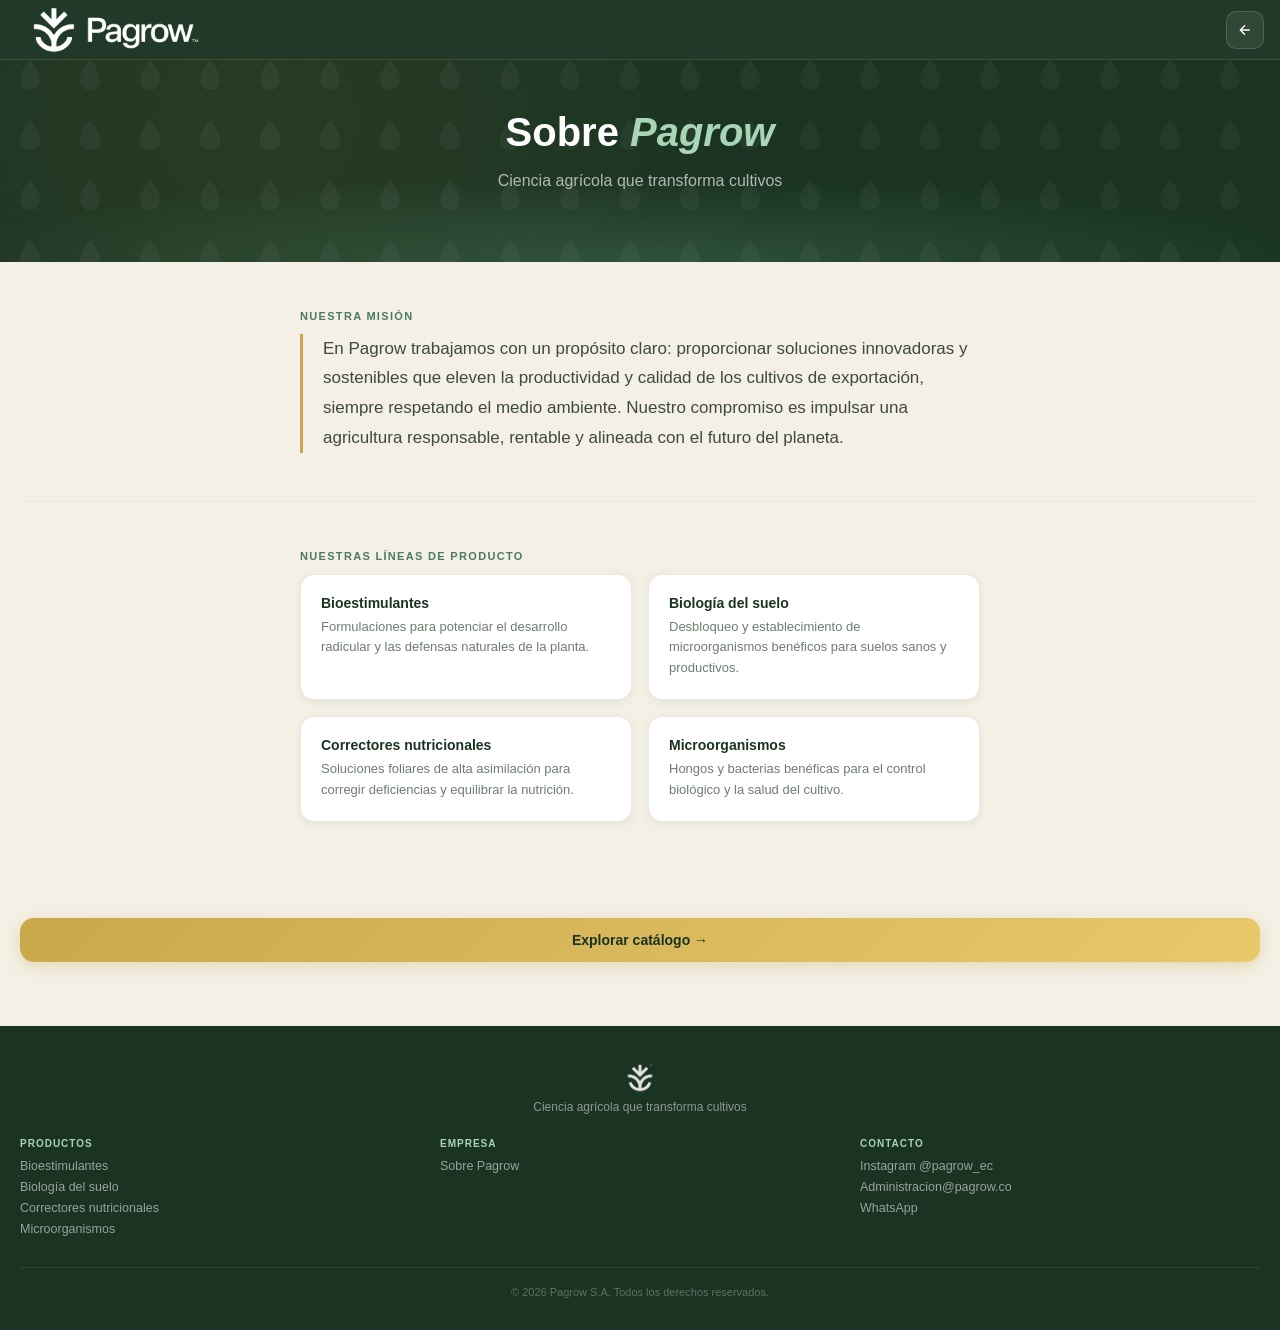
==== sobre-nosotros.html @ 401009b8 "feat: add sobre-nosotros.html about page" ====
<!doctype html>
<html lang="es">
    <head>
        <meta charset="UTF-8" />
        <meta name="viewport" content="width=device-width, initial-scale=1.0" />
        <title>Sobre Pagrow – Ciencia Agrícola para tus Cultivos</title>

        <!-- SEO -->
        <meta
            name="description"
            content="En Pagrow trabajamos con un propósito claro: proporcionar soluciones innovadoras y sostenibles que eleven la productividad y calidad de los cultivos de exportación."
        />
        <meta name="robots" content="index, follow" />
        <meta name="author" content="Pagrow S.A." />

        <!-- Open Graph -->
        <meta property="og:type" content="website" />
        <meta property="og:title" content="Sobre Pagrow – Ciencia Agrícola para tus Cultivos" />
        <meta
            property="og:description"
            content="Soluciones innovadoras y sostenibles para la agricultura de exportación en Ecuador."
        />
        <meta property="og:image" content="https://pagrow.es/assets/images/logos-pagrow/png/color/ISOTIPO_BLANCO.png" />
        <meta property="og:url" content="https://pagrow.es/sobre-nosotros.html" />
        <meta property="og:locale" content="es_EC" />

        <!-- Security Headers -->
        <meta
            http-equiv="Content-Security-Policy"
            content="default-src 'self'; script-src 'self'; style-src 'self'; img-src 'self' data: https:; font-src 'self'; connect-src 'self'; object-src 'none'; base-uri 'self'; form-action 'self'; frame-ancestors 'none';"
        />
        <meta http-equiv="X-Content-Type-Options" content="nosniff" />
        <meta http-equiv="Referrer-Policy" content="strict-origin-when-cross-origin" />
        <meta http-equiv="Permissions-Policy" content="geolocation=(), microphone=(), camera=()" />

        <!-- Canonical -->
        <link rel="canonical" href="https://pagrow.es/sobre-nosotros.html" />

        <!-- Favicon -->
        <link rel="icon" type="image/png" sizes="32x32" href="assets/images/favicon/favicon-32x32.png" />
        <link rel="apple-touch-icon" href="assets/images/favicon/favicon-32x32.webp" />

        <link rel="stylesheet" href="assets/css/styles.css" />
    </head>
    <body>
        <!-- ════════ HEADER ════════ -->
        <header class="header">
            <a href="index.html" class="logo">
                <img
                    src="assets/images/logos-pagrow/png/blanco-y-negro/HORIZONTAL_CLARO.png"
                    alt="Pagrow"
                    class="logo-img"
                />
            </a>
            <div class="header-actions">
                <a href="index.html" class="icon-btn" title="Volver al catálogo" aria-label="Volver al catálogo de productos" style="display:flex;align-items:center;text-decoration:none;">
                    <svg width="16" height="16" viewBox="0 0 24 24" fill="none" stroke="currentColor" stroke-width="2" aria-hidden="true" focusable="false">
                        <path d="M19 12H5M12 19l-7-7 7-7"/>
                    </svg>
                </a>
            </div>
        </header>

        <!-- ════════ HERO ════════ -->
        <section class="hero">
            <div class="hero-pattern"></div>
            <div class="hero-content">
                <h1>Sobre <em>Pagrow</em></h1>
                <p>Ciencia agrícola que transforma cultivos</p>
            </div>
        </section>

        <!-- ════════ MISIÓN ════════ -->
        <section class="about-section">
            <div class="about-section-label">Nuestra misión</div>
            <p class="about-mission-text">
                En Pagrow trabajamos con un propósito claro: proporcionar soluciones innovadoras y sostenibles
                que eleven la productividad y calidad de los cultivos de exportación, siempre respetando el
                medio ambiente. Nuestro compromiso es impulsar una agricultura responsable, rentable y alineada
                con el futuro del planeta.
            </p>
        </section>

        <hr class="about-divider" />

        <!-- ════════ LO QUE HACEMOS ════════ -->
        <section class="about-section">
            <div class="about-section-label">Nuestras líneas de producto</div>
            <div class="about-products-grid">
                <div class="about-product-card">
                    <div class="about-product-card-title">Bioestimulantes</div>
                    <div class="about-product-card-desc">
                        Formulaciones para potenciar el desarrollo radicular y las defensas naturales de la planta.
                    </div>
                </div>
                <div class="about-product-card">
                    <div class="about-product-card-title">Biología del suelo</div>
                    <div class="about-product-card-desc">
                        Desbloqueo y establecimiento de microorganismos benéficos para suelos sanos y productivos.
                    </div>
                </div>
                <div class="about-product-card">
                    <div class="about-product-card-title">Correctores nutricionales</div>
                    <div class="about-product-card-desc">
                        Soluciones foliares de alta asimilación para corregir deficiencias y equilibrar la nutrición.
                    </div>
                </div>
                <div class="about-product-card">
                    <div class="about-product-card-title">Microorganismos</div>
                    <div class="about-product-card-desc">
                        Hongos y bacterias benéficas para el control biológico y la salud del cultivo.
                    </div>
                </div>
            </div>
        </section>

        <!-- ════════ CTA ════════ -->
        <section class="about-cta">
            <a href="index.html" class="btn-download">Explorar catálogo →</a>
        </section>

        <!-- ════════ FOOTER ════════ -->
        <footer class="footer">
            <div class="footer-logo">
                <img
                    src="assets/images/logos-pagrow/png/color/ISOTIPO_BLANCO.png"
                    alt="Isotipo Pagrow"
                    class="footer-logo-img"
                />
            </div>
            <div class="footer-tagline">Ciencia agrícola que transforma cultivos</div>
            <div class="footer-grid">
                <div class="footer-col">
                    <div class="footer-col-title">Productos</div>
                    <a href="index.html#bioestimulantes">Bioestimulantes</a>
                    <a href="index.html#suelo">Biología del suelo</a>
                    <a href="index.html#correctores">Correctores nutricionales</a>
                    <a href="index.html#micro">Microorganismos</a>
                </div>
                <div class="footer-col">
                    <div class="footer-col-title">Empresa</div>
                    <a href="sobre-nosotros.html">Sobre Pagrow</a>
                </div>
                <div class="footer-col">
                    <div class="footer-col-title">Contacto</div>
                    <a href="https://www.instagram.com/pagrow_ec/" target="_blank" rel="noopener noreferrer">Instagram @pagrow_ec</a>
                    <a href="mailto:Administracion@pagrow.co">Administracion@pagrow.co</a>
                    <a href="https://wa.me/593999406826?text=Hola%2C%20me%20gustar%C3%ADa%20obtener%20m%C3%A1s%20informaci%C3%B3n%20sobre%20los%20productos%20Pagrow." target="_blank" rel="noopener noreferrer">WhatsApp</a>
                </div>
            </div>
            <div class="footer-bottom">
                <div class="footer-copy">© 2026 Pagrow S.A. Todos los derechos reservados.</div>
            </div>
        </footer>
    </body>
</html>
---- assets/css/styles.css ----
:root {
    --forest: #1a3322;
    --forest-mid: #2c5040;
    --sage: #4a7c5f;
    --moss: #6b9e7e;
    --mint: #a8d5b5;
    --cream: #f4f0e6;
    --parchment: #ede8da;
    --gold: #c8a84b;
    --gold-light: #e8c96a;
    --sand: #d4c8a8;
    --text-dark: #1a1a18;
    --text-mid: #3d4a3e;
    --text-light: #6e7d6f;
    --white: #ffffff;
    --shadow-sm: 0 2px 8px rgba(26, 51, 34, 0.08);
    --shadow-md: 0 6px 24px rgba(26, 51, 34, 0.12);
    --shadow-lg: 0 16px 48px rgba(26, 51, 34, 0.18);
    --radius-sm: 8px;
    --radius-md: 14px;
    --radius-lg: 20px;
    --radius-xl: 28px;
}

*,
*::before,
*::after {
    box-sizing: border-box;
    margin: 0;
    padding: 0;
}

html {
    scroll-behavior: smooth;
}

.sr-only {
    position: absolute;
    width: 1px;
    height: 1px;
    padding: 0;
    margin: -1px;
    overflow: hidden;
    clip: rect(0, 0, 0, 0);
    white-space: nowrap;
    border: 0;
}

body {
    font-family: Arial, sans-serif;
    background: var(--cream);
    color: var(--text-dark);
    min-height: 100vh;
    overflow-x: hidden;
}

/* ══════════════════ HEADER ══════════════════ */
.header {
    position: sticky;
    top: 0;
    z-index: 100;
    background: rgba(26, 51, 34, 0.97);
    backdrop-filter: blur(12px);
    border-bottom: 1px solid rgba(200, 168, 75, 0.2);
    padding: 0 16px;
    height: 60px;
    display: flex;
    align-items: center;
    justify-content: space-between;
}

.logo {
    display: flex;
    align-items: center;
    gap: 8px;
    text-decoration: none;
}
.logo-img {
    height: 200px;
    width: auto;
    display: block;
}
.footer-logo-img {
    height: 32px;
    width: auto;
    display: block;
    margin: 0 auto;
}

.header-actions {
    display: flex;
    gap: 6px;
    align-items: center;
}
.icon-btn {
    width: 38px;
    height: 38px;
    border: 1px solid rgba(255, 255, 255, 0.15);
    background: rgba(255, 255, 255, 0.07);
    border-radius: 10px;
    display: flex;
    align-items: center;
    justify-content: center;
    cursor: pointer;
    transition: all 0.2s;
    color: var(--white);
}
.icon-btn:hover {
    background: rgba(255, 255, 255, 0.15);
    border-color: var(--gold);
}

/* ══════════════════ SEARCH BAR ══════════════════ */
.search-wrap {
    background: var(--forest);
    padding: 10px 16px 12px;
    border-bottom: 1px solid rgba(200, 168, 75, 0.1);
    display: none;
}
.search-wrap.open {
    display: block;
}
.search-input-row {
    display: flex;
    gap: 8px;
    align-items: center;
    background: rgba(255, 255, 255, 0.1);
    border: 1px solid rgba(200, 168, 75, 0.25);
    border-radius: var(--radius-md);
    padding: 8px 14px;
}
.search-input-row input {
    flex: 1;
    background: none;
    border: none;
    outline: none;
    color: var(--white);
    font-family: Arial, sans-serif;
    font-size: 14px;
}
.search-input-row input::placeholder {
    color: rgba(255, 255, 255, 0.4);
}
.s-icon {
    color: rgba(255, 255, 255, 0.5);
    flex-shrink: 0;
}

/* ══════════════════ HERO ══════════════════ */
.hero {
    position: relative;
    overflow: hidden;
    background: var(--forest);
    padding: 48px 20px 44px;
    text-align: center;
}
.hero::before {
    content: "";
    position: absolute;
    inset: 0;
    background:
        radial-gradient(
            ellipse 80% 60% at 50% 100%,
            rgba(74, 124, 95, 0.4) 0%,
            transparent 70%
        ),
        radial-gradient(
            circle at 20% 30%,
            rgba(200, 168, 75, 0.08) 0%,
            transparent 50%
        );
}
.hero-pattern {
    position: absolute;
    inset: 0;
    opacity: 0.04;
    background-image: url("data:image/svg+xml,%3Csvg width='60' height='60' viewBox='0 0 60 60' xmlns='http://www.w3.org/2000/svg'%3E%3Cg fill='none' fill-rule='evenodd'%3E%3Cg fill='%23ffffff'%3E%3Cpath d='M30 0 C30 0 20 10 20 20 C20 30 30 30 30 30 C30 30 40 30 40 20 C40 10 30 0 30 0Z'/%3E%3C/g%3E%3C/g%3E%3C/svg%3E");
}
.hero-content {
    position: relative;
    z-index: 1;
}
.hero h1 {
    font-family: Arial, sans-serif;
    font-size: clamp(26px, 7vw, 40px);
    line-height: 1.2;
    color: var(--white);
    margin-bottom: 12px;
    max-width: 560px;
    margin-left: auto;
    margin-right: auto;
}
.hero h1 em {
    font-style: italic;
    color: var(--mint);
}
.hero p {
    font-size: 16px;
    line-height: 1.6;
    color: rgba(255, 255, 255, 0.65);
    max-width: 380px;
    margin: 0 auto 24px;
}

/* ══════════════════ CATALOG BODY ══════════════════ */
.catalog-body {
    padding: 0 16px 40px;
}

.results-bar {
    display: flex;
    align-items: center;
    justify-content: space-between;
    padding: 14px 0 10px;
}
.results-count {
    font-size: 13px;
    color: var(--text-light);
}
.results-count strong {
    color: var(--text-dark);
    font-weight: 600;
}
.sort-btn {
    display: flex;
    align-items: center;
    gap: 5px;
    font-size: 12px;
    font-weight: 500;
    color: var(--forest);
    background: rgba(26, 51, 34, 0.07);
    border: none;
    cursor: pointer;
    padding: 5px 10px;
    border-radius: var(--radius-sm);
}

/* ══════════════════ CATEGORY BANNER ══════════════════ */
.cat-banner {
    margin: 52px 0 18px;
    border-radius: var(--radius-lg);
    overflow: hidden;
    background: var(--forest);
    box-shadow: var(--shadow-md);
    animation: fadeInUp 0.35s ease both;
}

/* Inner content */
.cat-banner-inner {
    padding: 18px 20px 20px;
    position: relative;
    overflow: hidden;
}

/* Eyebrow — small label above the title */
.cat-eyebrow {
    font-size: 10px;
    font-weight: 700;
    text-transform: uppercase;
    letter-spacing: 1.8px;
    margin-bottom: 7px;
    color: var(--mint);
}

.cat-title {
    font-size: 21px;
    font-weight: 800;
    color: var(--white);
    line-height: 1.2;
    margin-bottom: 10px;
}

/* Separator line before description */
.cat-desc-wrap {
    border-top: 1px solid rgba(255, 255, 255, 0.12);
    padding-top: 12px;
}

.cat-desc {
    font-size: 13px;
    line-height: 1.75;
    color: rgba(255, 255, 255, 0.72);
}

/* ══════════════════ PRODUCT GRID ══════════════════ */
.product-grid {
    display: grid;
    grid-template-columns: 1fr 1fr;
    gap: 10px;
    padding-bottom: 12px;
    border-bottom: 1px solid rgba(26, 51, 34, 0.07);
}
@media (min-width: 480px) {
    .product-grid {
        grid-template-columns: repeat(2, 1fr);
        gap: 12px;
    }
}
@media (min-width: 700px) {
    .product-grid {
        grid-template-columns: repeat(3, 1fr);
        gap: 14px;
    }
    .catalog-body {
        padding: 0 24px 60px;
    }
}
@media (min-width: 1024px) {
    .product-grid {
        grid-template-columns: repeat(4, 1fr);
        gap: 16px;
    }
    .catalog-body {
        max-width: 1200px;
        margin: 0 auto;
        padding: 0 32px 80px;
    }
}

/* ══════════════════ PRODUCT BADGE ══════════════════ */
.product-badge {
    position: absolute;
    top: 10px;
    left: 10px;
    z-index: 2;
    background: var(--gold);
    color: var(--forest);
    font-size: 9.5px;
    font-weight: 800;
    text-transform: uppercase;
    letter-spacing: 0.8px;
    padding: 4px 9px;
    border-radius: 6px;
    box-shadow: 0 2px 8px rgba(200, 168, 75, 0.45);
    pointer-events: none;
    white-space: nowrap;
}

/* ══════════════════ PRODUCT CARD ══════════════════ */
.product-card {
    background: var(--white);
    border: 1px solid rgba(26, 51, 34, 0.07);
    border-radius: var(--radius-lg);
    overflow: hidden;
    cursor: pointer;
    transition: all 0.25s cubic-bezier(0.4, 0, 0.2, 1);
    display: flex;
    flex-direction: column;
    position: relative;
    box-shadow: var(--shadow-sm);
}
.product-card:hover {
    transform: translateY(-3px);
    box-shadow: var(--shadow-md);
    border-color: rgba(74, 124, 95, 0.25);
}
.product-card:active {
    transform: translateY(-1px);
}

.card-image {
    width: 100%;
    aspect-ratio: 4 / 3;
    overflow: hidden;
    background: var(--parchment);
    border-bottom: 1px solid rgba(26, 51, 34, 0.06);
}
.card-image img {
    width: 100%;
    height: 100%;
    object-fit: cover;
    display: block;
}

.card-top {
    padding: 10px 14px 6px;
    display: flex;
    align-items: center;
}
.cat-tag {
    font-size: 9.5px;
    letter-spacing: 0.6px;
    font-weight: 600;
    text-transform: uppercase;
    padding: 3px 7px;
    border-radius: 6px;
    white-space: nowrap;
}

/* category colors */
.cat-bio .cat-tag {
    background: #d4eddb;
    color: #2a6e42;
}
.cat-suelo .cat-tag {
    background: #edddd4;
    color: #6e4a2a;
}
.cat-correctores .cat-tag {
    background: #ede8d4;
    color: #6e5e2a;
}
.cat-micro .cat-tag {
    background: #e5d4ed;
    color: #5e2a6e;
}

.card-body {
    padding: 4px 14px 12px;
    flex: 1;
}
.product-name {
    font-family: Arial, sans-serif;
    font-size: 16px;
    font-weight: 700;
    color: var(--text-dark);
    margin-bottom: 5px;
    line-height: 1.2;
}
.product-desc {
    font-size: 11.5px;
    line-height: 1.5;
    color: var(--text-light);
    display: -webkit-box;
    -webkit-line-clamp: 3;
    -webkit-box-orient: vertical;
    overflow: hidden;
}

.card-footer {
    padding: 0 12px 12px;
}
.btn-ficha {
    width: 100%;
    padding: 8px 12px;
    background: var(--forest);
    color: var(--white);
    border: none;
    border-radius: var(--radius-sm);
    font-family: Arial, sans-serif;
    font-size: 11.5px;
    font-weight: 600;
    letter-spacing: 0.3px;
    cursor: pointer;
    display: flex;
    align-items: center;
    justify-content: center;
    gap: 5px;
    transition: all 0.2s;
}
.btn-ficha:hover {
    background: var(--forest-mid);
}
.btn-ficha .arrow {
    font-size: 12px;
    transition: transform 0.2s;
}
.product-card:hover .btn-ficha .arrow {
    transform: translateX(2px);
}

/* ══════════════════ MODAL ══════════════════ */
.modal-overlay {
    position: fixed;
    inset: 0;
    z-index: 1000;
    background: rgba(10, 20, 14, 0.75);
    backdrop-filter: blur(6px);
    display: flex;
    align-items: flex-end;
    opacity: 0;
    pointer-events: none;
    transition: opacity 0.3s;
}
.modal-overlay.open {
    opacity: 1;
    pointer-events: auto;
}
@media (min-width: 600px) {
    .modal-overlay {
        align-items: center;
        justify-content: center;
        padding: 20px;
    }
}

.modal-sheet {
    width: 100%;
    max-width: 560px;
    background: var(--white);
    border-radius: var(--radius-xl) var(--radius-xl) 0 0;
    max-height: 92vh;
    overflow-y: auto;
    transform: translateY(100%);
    transition: transform 0.35s cubic-bezier(0.4, 0, 0.2, 1);
    scrollbar-width: thin;
    scrollbar-color: var(--sand) transparent;
}
@media (min-width: 600px) {
    .modal-sheet {
        border-radius: var(--radius-xl);
        max-height: 85vh;
    }
}
.modal-overlay.open .modal-sheet {
    transform: translateY(0);
}

.modal-handle {
    width: 36px;
    height: 4px;
    background: var(--sand);
    border-radius: 2px;
    margin: 12px auto 0;
}
@media (min-width: 600px) {
    .modal-handle {
        display: none;
    }
}

.modal-header {
    position: sticky;
    top: 0;
    z-index: 10;
    background: transparent;
    padding: 10px 12px;
    display: flex;
    align-items: center;
    justify-content: flex-end;
    pointer-events: none; /* let clicks pass through transparent area */
}
.modal-product-icon {
    width: 50px;
    height: 50px;
    border-radius: var(--radius-md);
    flex-shrink: 0;
    object-fit: cover;
}
.modal-title-block {
    flex: 1;
    min-width: 0;
}
.modal-product-name {
    font-family: Arial, sans-serif;
    font-size: 20px;
    font-weight: 700;
    color: var(--text-dark);
    line-height: 1.2;
}
.modal-cat-label {
    font-size: 11px;
    color: var(--text-light);
    margin-top: 2px;
}
.modal-close {
    width: 36px;
    height: 36px;
    flex-shrink: 0;
    background: rgba(255, 255, 255, 0.92);
    backdrop-filter: blur(6px);
    -webkit-backdrop-filter: blur(6px);
    border: none;
    border-radius: 10px;
    cursor: pointer;
    display: flex;
    align-items: center;
    justify-content: center;
    font-size: 18px;
    color: var(--text-mid);
    transition: all 0.2s;
    pointer-events: auto; /* restore clicks — parent header is pointer-events: none */
    box-shadow: 0 2px 8px rgba(0, 0, 0, 0.15);
}
.modal-close:hover {
    background: var(--sand);
    color: var(--forest);
}

.modal-body {
    padding: 20px 16px 24px;
}

.modal-desc {
    font-size: 14px;
    line-height: 1.7;
    color: var(--text-mid);
    margin-bottom: 20px;
}

.info-grid {
    display: grid;
    grid-template-columns: 1fr 1fr;
    gap: 10px;
    margin-bottom: 20px;
}
.info-card {
    background: var(--cream);
    border: 1px solid rgba(26, 51, 34, 0.07);
    border-radius: var(--radius-md);
    padding: 12px;
}
.info-card-label {
    font-size: 10px;
    font-weight: 600;
    text-transform: uppercase;
    letter-spacing: 0.8px;
    color: var(--text-light);
    margin-bottom: 4px;
}
.info-card-value {
    font-size: 13px;
    font-weight: 600;
    color: var(--forest);
}

.benefits-title {
    font-size: 13px;
    font-weight: 600;
    color: var(--text-dark);
    text-transform: uppercase;
    letter-spacing: 0.6px;
    margin-bottom: 10px;
}
.benefits-list {
    list-style: none;
    display: flex;
    flex-direction: column;
    gap: 6px;
    margin-bottom: 20px;
}
.benefit-item {
    display: flex;
    align-items: flex-start;
    gap: 8px;
    font-size: 13px;
    line-height: 1.5;
    color: var(--text-mid);
}
.benefit-dot {
    width: 18px;
    height: 18px;
    flex-shrink: 0;
    margin-top: 1px;
    background: rgba(74, 124, 95, 0.12);
    border-radius: 50%;
    display: flex;
    align-items: center;
    justify-content: center;
    font-size: 10px;
    color: var(--sage);
}

.composition-box {
    background: linear-gradient(135deg, var(--forest), var(--forest-mid));
    border-radius: var(--radius-md);
    padding: 14px 16px;
    margin-bottom: 20px;
}
.composition-title {
    font-size: 11px;
    font-weight: 600;
    text-transform: uppercase;
    letter-spacing: 0.8px;
    color: var(--mint);
    margin-bottom: 8px;
}
.composition-text {
    font-size: 13px;
    color: rgba(255, 255, 255, 0.8);
    line-height: 1.6;
}

.modal-actions {
    display: flex;
    flex-direction: column;
    gap: 8px;
}
.btn-download {
    display: flex;
    align-items: center;
    justify-content: center;
    gap: 8px;
    width: 100%;
    padding: 14px;
    background: linear-gradient(135deg, var(--gold), var(--gold-light));
    color: var(--forest);
    font-family: Arial, sans-serif;
    font-size: 14px;
    font-weight: 700;
    border: none;
    border-radius: var(--radius-md);
    cursor: pointer;
    text-decoration: none;
    transition: all 0.2s;
    box-shadow: 0 4px 16px rgba(200, 168, 75, 0.35);
}
.btn-download:hover {
    transform: translateY(-1px);
    box-shadow: 0 6px 20px rgba(200, 168, 75, 0.45);
}
.btn-contact {
    display: flex;
    align-items: center;
    justify-content: center;
    gap: 8px;
    width: 100%;
    padding: 12px;
    background: rgba(26, 51, 34, 0.06);
    color: var(--forest);
    font-family: Arial, sans-serif;
    font-size: 13px;
    font-weight: 600;
    border: 1.5px solid rgba(26, 51, 34, 0.15);
    border-radius: var(--radius-md);
    cursor: pointer;
    text-decoration: none;
    transition: all 0.2s;
}
.btn-contact:hover {
    background: rgba(26, 51, 34, 0.1);
}

/* ══════════════════ EMPTY STATE ══════════════════ */
.empty-state {
    text-align: center;
    padding: 60px 20px;
    display: none;
}
.empty-state.visible {
    display: block;
}
.empty-title {
    font-family: Arial, sans-serif;
    font-size: 20px;
    color: var(--text-dark);
    margin-bottom: 6px;
}
.empty-sub {
    font-size: 13px;
    color: var(--text-light);
}

/* ══════════════════ FOOTER ══════════════════ */
.footer {
    background: var(--forest);
    padding: 36px 20px 32px;
    text-align: center;
}
.footer-logo {
    margin-bottom: 6px;
    display: flex;
    justify-content: center;
}
.footer-tagline {
    font-size: 12px;
    color: rgba(255, 255, 255, 0.5);
    margin-bottom: 24px;
}
.footer-grid {
    display: grid;
    grid-template-columns: 1fr 1fr;
    gap: 20px;
    text-align: left;
    margin-bottom: 24px;
}
@media (min-width: 600px) {
    .footer-grid {
        grid-template-columns: repeat(3, 1fr);
    }
}
.footer-col-title {
    font-size: 10px;
    font-weight: 700;
    text-transform: uppercase;
    letter-spacing: 1px;
    color: var(--mint);
    margin-bottom: 10px;
}
.footer-col a {
    display: block;
    font-size: 12.5px;
    color: rgba(255, 255, 255, 0.55);
    text-decoration: none;
    margin-bottom: 7px;
    transition: color 0.15s;
}
.footer-col a:hover {
    color: var(--white);
}
.footer-bottom {
    border-top: 1px solid rgba(255, 255, 255, 0.08);
    padding-top: 18px;
    display: flex;
    flex-direction: column;
    align-items: center;
    gap: 8px;
}
.footer-copy {
    font-size: 11px;
    color: rgba(255, 255, 255, 0.3);
}

/* ══════════════════ ANIMATIONS ══════════════════ */
@keyframes fadeInUp {
    from {
        opacity: 0;
        transform: translateY(16px);
    }
    to {
        opacity: 1;
        transform: translateY(0);
    }
}
.product-card {
    animation: fadeInUp 0.4s ease both;
}

/* ══════════════════ CARD: OVERLAY TAG + FOOTER ══════════════════ */
.card-image {
    position: relative;
}

.card-tag-overlay {
    position: absolute;
    bottom: 8px;
    left: 10px;
    z-index: 1;
}
.card-tag-overlay .cat-tag {
    background: rgba(26, 51, 34, 0.8);
    color: rgba(255, 255, 255, 0.95);
    backdrop-filter: blur(4px);
    -webkit-backdrop-filter: blur(4px);
}
.card-body {
    padding: 12px 14px 10px;
}
.card-footer {
    padding: 0 12px 12px;
    display: flex;
    align-items: center;
    gap: 8px;
}
.btn-ficha {
    flex: 1;
    width: auto;
}

/* ══════════════════ MODAL: BANNER SPLIT + TAGLINE + CHIPS ══════════════════ */
.modal-body {
    padding: 35px 0 30px;
}

.modal-banner {
    position: relative;
    height: 160px;
    display: flex;
    overflow: visible;
    margin-bottom: 80px; /* mirrors top padding for symmetric bottom overflow */
}
.modal-banner-product {
    width: 42%;
    background: #005b35;
    flex-shrink: 0;
    position: relative; /* anchor for absolute product img */
    overflow: visible;
}
.modal-banner-product-img {
    /* Absolutely centered on the banner — overflows equally above and below */
    position: absolute;
    top: 50%;
    left: 50%;
    transform: translate(-50%, -50%);
    height: 320px;
    width: auto;
    z-index: 5;
    filter: drop-shadow(0 16px 32px rgba(0, 0, 0, 0.55))
        drop-shadow(0 2px 8px rgba(0, 0, 0, 0.3));
}
.modal-banner-deco {
    flex: 1;
    overflow: hidden;
    position: relative;
}
/* top gradient scrim for text readability */
.modal-banner-deco::before {
    content: "";
    position: absolute;
    inset: 0;
    background: linear-gradient(
        to bottom,
        rgba(0, 20, 10, 0.58) 0%,
        transparent 70%
    );
    z-index: 2;
    pointer-events: none;
}
.modal-banner-deco-img {
    width: 100%;
    height: 100%;
    object-fit: cover;
    object-position: center;
    display: block;
}
.modal-banner-title {
    position: absolute;
    top: 12px;
    left: 14px;
    right: 10px;
    z-index: 3;
}
.modal-banner-name {
    font-size: 22px;
    font-weight: 800;
    color: #ffffff;
    line-height: 1.1;
    letter-spacing: -0.2px;
    text-shadow: 0 2px 10px rgba(0, 0, 0, 0.55);
}
.modal-banner-cat {
    font-size: 10.5px;
    font-weight: 700;
    color: #ffcd00;
    text-transform: uppercase;
    letter-spacing: 0.9px;
    margin-top: 5px;
    text-shadow: 0 1px 6px rgba(0, 0, 0, 0.55);
}
.modal-tagline {
    font-size: 13.5px;
    line-height: 1.65;
    color: var(--text-mid);
    padding: 14px 16px;
    margin: 16px 16px 0;
    background: rgba(200, 168, 75, 0.07);
    border-left: 3px solid var(--gold);
    border-radius: 0 var(--radius-sm) var(--radius-sm) 0;
}
.modal-chips-row {
    display: flex;
    gap: 6px;
    flex-wrap: wrap;
    padding: 12px 16px 0;
}
.mchip {
    font-size: 9.5px;
    font-weight: 700;
    text-transform: uppercase;
    letter-spacing: 0.7px;
    padding: 4px 10px;
    border-radius: 20px;
    line-height: 1.4;
}
.cat-bio-mchip {
    background: #d4eddb;
    color: #1d5732;
}
.cat-suelo-mchip {
    background: #edddd4;
    color: #6e3a1a;
}
.cat-correctores-mchip {
    background: #ede8d4;
    color: #5e4e1a;
}
.cat-micro-mchip {
    background: #e5d4ed;
    color: #4e1a6e;
}

/* ══════════════════ MODAL: BENEFITS GRID ══════════════════ */
.modal-section-label {
    font-size: 10px;
    font-weight: 700;
    text-transform: uppercase;
    letter-spacing: 1px;
    color: var(--text-light);
    padding: 18px 16px 10px;
}
.modal-benefits-grid {
    display: grid;
    grid-template-columns: 1fr 1fr;
    gap: 8px;
    padding: 0 16px;
}
@media (max-width: 340px) {
    .modal-benefits-grid {
        grid-template-columns: 1fr;
    }
}
.mbenefit-card {
    display: flex;
    align-items: flex-start;
    gap: 8px;
    padding: 10px 12px;
    background: var(--cream);
    border: 1px solid rgba(26, 51, 34, 0.08);
    border-radius: var(--radius-sm);
    font-size: 12px;
    line-height: 1.45;
    color: var(--text-mid);
}
.mbenefit-icon {
    flex-shrink: 0;
    width: 16px;
    height: 16px;
    background: linear-gradient(135deg, var(--sage), var(--moss));
    border-radius: 50%;
    display: flex;
    align-items: center;
    justify-content: center;
    font-size: 8px;
    color: #fff;
    margin-top: 1px;
    font-weight: 700;
}

/* ══════════════════ ACCORDION ══════════════════ */
.modal-accordions {
    margin: 18px 16px 0;
    border: 1px solid rgba(26, 51, 34, 0.1);
    border-radius: var(--radius-md);
    overflow: hidden;
}
.modal-accordion {
    border-bottom: 1px solid rgba(26, 51, 34, 0.08);
}
.modal-accordion:last-child {
    border-bottom: none;
}

.accordion-trigger {
    width: 100%;
    display: flex;
    align-items: center;
    justify-content: space-between;
    padding: 13px 16px;
    background: none;
    border: none;
    cursor: pointer;
    text-align: left;
    color: inherit;
    transition: background 0.15s;
}
.accordion-trigger:hover {
    background: var(--cream);
}
.acc-title {
    font-size: 13px;
    font-weight: 600;
    color: var(--text-dark);
}
.accordion-chevron {
    font-size: 18px;
    color: var(--text-light);
    transition: transform 0.25s ease;
    line-height: 1;
    flex-shrink: 0;
    user-select: none;
}
.modal-accordion.open .accordion-chevron {
    transform: rotate(90deg);
}

/* CSS grid-template-rows trick: smooth height without fixed max-height */
.accordion-body {
    display: grid;
    grid-template-rows: 0fr;
    transition: grid-template-rows 0.28s ease;
}
.modal-accordion.open .accordion-body {
    grid-template-rows: 1fr;
}
.accordion-inner {
    overflow: hidden;
    padding: 0 16px;
    transition: padding 0.28s ease;
}
.modal-accordion.open .accordion-inner {
    padding: 4px 16px 14px;
}
.accordion-inner p {
    font-size: 13px;
    line-height: 1.7;
    color: var(--text-mid);
    margin: 0;
}

.comp-list {
    list-style: none;
    display: flex;
    flex-direction: column;
    gap: 5px;
    margin: 0;
    padding: 0;
}
.comp-list li {
    font-size: 12.5px;
    color: var(--text-mid);
    line-height: 1.5;
    padding-left: 14px;
    position: relative;
}
.comp-list li::before {
    content: "·";
    position: absolute;
    left: 2px;
    color: var(--sage);
    font-size: 18px;
    line-height: 1;
    top: -1px;
}

.modal-actions {
    margin: 20px 16px 0;
}

/* ══════════════════ ABOUT PAGE ══════════════════ */
.about-section {
    padding: 48px 20px;
    max-width: 720px;
    margin: 0 auto;
}

.about-section-label {
    font-size: 11px;
    font-weight: 700;
    letter-spacing: 0.12em;
    text-transform: uppercase;
    color: var(--sage);
    margin-bottom: 12px;
}

.about-mission-text {
    font-size: 17px;
    line-height: 1.75;
    color: var(--text-mid);
    border-left: 3px solid var(--gold);
    padding-left: 20px;
    margin-top: 0;
}

.about-products-grid {
    display: grid;
    grid-template-columns: 1fr 1fr;
    gap: 16px;
    margin-top: 8px;
}

@media (max-width: 480px) {
    .about-products-grid {
        grid-template-columns: 1fr;
    }
}

.about-product-card {
    background: var(--white);
    border: 1px solid var(--parchment);
    border-radius: var(--radius-md);
    padding: 20px;
    box-shadow: var(--shadow-sm);
}

.about-product-card-title {
    font-size: 14px;
    font-weight: 700;
    color: var(--forest);
    margin-bottom: 6px;
}

.about-product-card-desc {
    font-size: 13px;
    line-height: 1.6;
    color: var(--text-light);
}

.about-divider {
    border: none;
    border-top: 1px solid var(--parchment);
    margin: 0 20px;
}

.about-cta {
    padding: 48px 20px 64px;
    text-align: center;
}

.about-cta .btn-download {
    display: inline-flex;
    text-decoration: none;
}
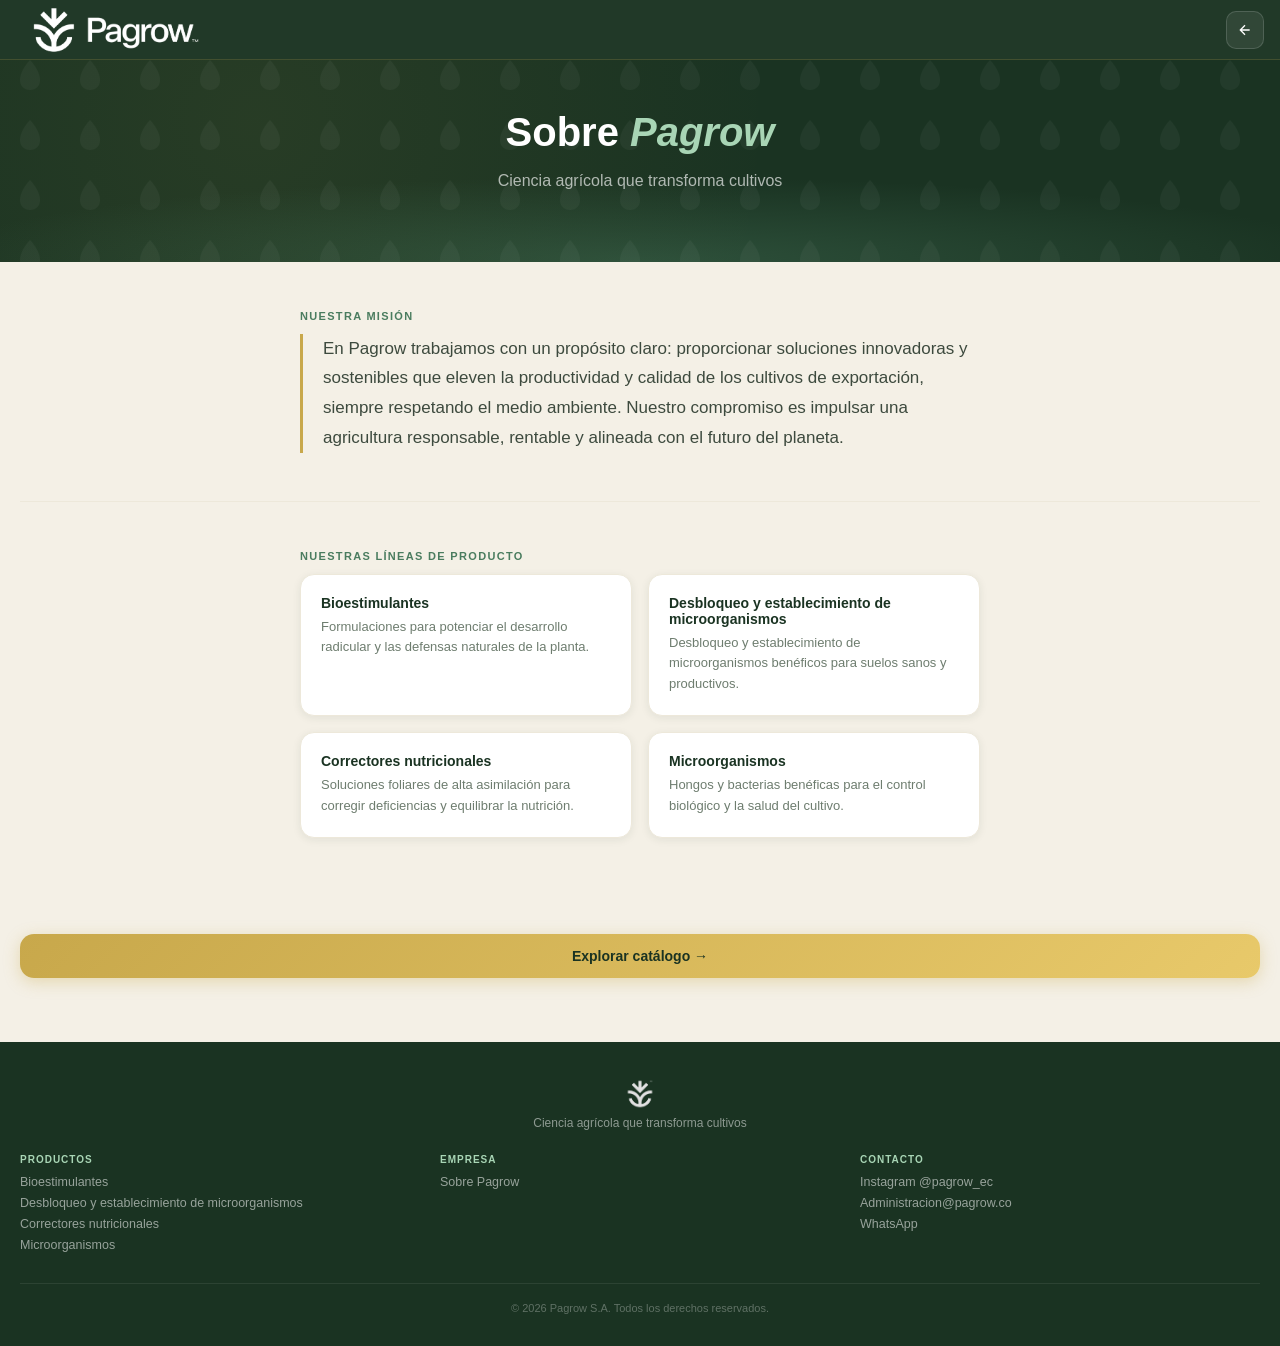
==== commit bb0d866b: "renombrado categorias." ====
--- a/sobre-nosotros.html
+++ b/sobre-nosotros.html
@@ -15,13 +15,22 @@
 
         <!-- Open Graph -->
         <meta property="og:type" content="website" />
-        <meta property="og:title" content="Sobre Pagrow – Ciencia Agrícola para tus Cultivos" />
+        <meta
+            property="og:title"
+            content="Sobre Pagrow – Ciencia Agrícola para tus Cultivos"
+        />
         <meta
             property="og:description"
             content="Soluciones innovadoras y sostenibles para la agricultura de exportación en Ecuador."
         />
-        <meta property="og:image" content="https://pagrow.es/assets/images/logos-pagrow/png/color/ISOTIPO_BLANCO.png" />
-        <meta property="og:url" content="https://pagrow.es/sobre-nosotros.html" />
+        <meta
+            property="og:image"
+            content="https://pagrow.es/assets/images/logos-pagrow/png/color/ISOTIPO_BLANCO.png"
+        />
+        <meta
+            property="og:url"
+            content="https://pagrow.es/sobre-nosotros.html"
+        />
         <meta property="og:locale" content="es_EC" />
 
         <!-- Security Headers -->
@@ -30,15 +39,29 @@
             content="default-src 'self'; script-src 'self'; style-src 'self'; img-src 'self' data: https:; font-src 'self'; connect-src 'self'; object-src 'none'; base-uri 'self'; form-action 'self'; frame-ancestors 'none';"
         />
         <meta http-equiv="X-Content-Type-Options" content="nosniff" />
-        <meta http-equiv="Referrer-Policy" content="strict-origin-when-cross-origin" />
-        <meta http-equiv="Permissions-Policy" content="geolocation=(), microphone=(), camera=()" />
+        <meta
+            http-equiv="Referrer-Policy"
+            content="strict-origin-when-cross-origin"
+        />
+        <meta
+            http-equiv="Permissions-Policy"
+            content="geolocation=(), microphone=(), camera=()"
+        />
 
         <!-- Canonical -->
         <link rel="canonical" href="https://pagrow.es/sobre-nosotros.html" />
 
         <!-- Favicon -->
-        <link rel="icon" type="image/png" sizes="32x32" href="assets/images/favicon/favicon-32x32.png" />
-        <link rel="apple-touch-icon" href="assets/images/favicon/favicon-32x32.webp" />
+        <link
+            rel="icon"
+            type="image/png"
+            sizes="32x32"
+            href="assets/images/favicon/favicon-32x32.png"
+        />
+        <link
+            rel="apple-touch-icon"
+            href="assets/images/favicon/favicon-32x32.webp"
+        />
 
         <link rel="stylesheet" href="assets/css/styles.css" />
     </head>
@@ -53,9 +76,23 @@
                 />
             </a>
             <div class="header-actions">
-                <a href="index.html" class="icon-btn" title="Volver al catálogo" aria-label="Volver al catálogo de productos" style="display:flex;align-items:center;text-decoration:none;">
-                    <svg width="16" height="16" viewBox="0 0 24 24" fill="none" stroke="currentColor" stroke-width="2" aria-hidden="true" focusable="false">
-                        <path d="M19 12H5M12 19l-7-7 7-7"/>
+                <a
+                    href="index.html"
+                    class="icon-btn"
+                    title="Volver al catálogo"
+                    aria-label="Volver al catálogo de productos"
+                >
+                    <svg
+                        width="16"
+                        height="16"
+                        viewBox="0 0 24 24"
+                        fill="none"
+                        stroke="currentColor"
+                        stroke-width="2"
+                        aria-hidden="true"
+                        focusable="false"
+                    >
+                        <path d="M19 12H5M12 19l-7-7 7-7" />
                     </svg>
                 </a>
             </div>
@@ -74,10 +111,11 @@
         <section class="about-section">
             <div class="about-section-label">Nuestra misión</div>
             <p class="about-mission-text">
-                En Pagrow trabajamos con un propósito claro: proporcionar soluciones innovadoras y sostenibles
-                que eleven la productividad y calidad de los cultivos de exportación, siempre respetando el
-                medio ambiente. Nuestro compromiso es impulsar una agricultura responsable, rentable y alineada
-                con el futuro del planeta.
+                En Pagrow trabajamos con un propósito claro: proporcionar
+                soluciones innovadoras y sostenibles que eleven la productividad
+                y calidad de los cultivos de exportación, siempre respetando el
+                medio ambiente. Nuestro compromiso es impulsar una agricultura
+                responsable, rentable y alineada con el futuro del planeta.
             </p>
         </section>
 
@@ -88,28 +126,36 @@
             <div class="about-section-label">Nuestras líneas de producto</div>
             <div class="about-products-grid">
                 <div class="about-product-card">
-                    <div class="about-product-card-title">Bioestimulantes</div>
-                    <div class="about-product-card-desc">
-                        Formulaciones para potenciar el desarrollo radicular y las defensas naturales de la planta.
-                    </div>
-                </div>
-                <div class="about-product-card">
-                    <div class="about-product-card-title">Biología del suelo</div>
-                    <div class="about-product-card-desc">
-                        Desbloqueo y establecimiento de microorganismos benéficos para suelos sanos y productivos.
-                    </div>
-                </div>
-                <div class="about-product-card">
-                    <div class="about-product-card-title">Correctores nutricionales</div>
-                    <div class="about-product-card-desc">
-                        Soluciones foliares de alta asimilación para corregir deficiencias y equilibrar la nutrición.
-                    </div>
-                </div>
-                <div class="about-product-card">
-                    <div class="about-product-card-title">Microorganismos</div>
-                    <div class="about-product-card-desc">
-                        Hongos y bacterias benéficas para el control biológico y la salud del cultivo.
-                    </div>
+                    <h3 class="about-product-card-title">Bioestimulantes</h3>
+                    <p class="about-product-card-desc">
+                        Formulaciones para potenciar el desarrollo radicular y
+                        las defensas naturales de la planta.
+                    </p>
+                </div>
+                <div class="about-product-card">
+                    <h3 class="about-product-card-title">
+                        Desbloqueo y establecimiento de microorganismos
+                    </h3>
+                    <p class="about-product-card-desc">
+                        Desbloqueo y establecimiento de microorganismos
+                        benéficos para suelos sanos y productivos.
+                    </p>
+                </div>
+                <div class="about-product-card">
+                    <h3 class="about-product-card-title">
+                        Correctores nutricionales
+                    </h3>
+                    <p class="about-product-card-desc">
+                        Soluciones foliares de alta asimilación para corregir
+                        deficiencias y equilibrar la nutrición.
+                    </p>
+                </div>
+                <div class="about-product-card">
+                    <h3 class="about-product-card-title">Microorganismos</h3>
+                    <p class="about-product-card-desc">
+                        Hongos y bacterias benéficas para el control biológico y
+                        la salud del cultivo.
+                    </p>
                 </div>
             </div>
         </section>
@@ -128,28 +174,50 @@
                     class="footer-logo-img"
                 />
             </div>
-            <div class="footer-tagline">Ciencia agrícola que transforma cultivos</div>
+            <div class="footer-tagline">
+                Ciencia agrícola que transforma cultivos
+            </div>
             <div class="footer-grid">
                 <div class="footer-col">
                     <div class="footer-col-title">Productos</div>
                     <a href="index.html#bioestimulantes">Bioestimulantes</a>
-                    <a href="index.html#suelo">Biología del suelo</a>
-                    <a href="index.html#correctores">Correctores nutricionales</a>
+                    <a href="index.html#suelo"
+                        >Desbloqueo y establecimiento de microorganismos</a
+                    >
+                    <a href="index.html#correctores"
+                        >Correctores nutricionales</a
+                    >
                     <a href="index.html#micro">Microorganismos</a>
                 </div>
                 <div class="footer-col">
                     <div class="footer-col-title">Empresa</div>
-                    <a href="sobre-nosotros.html">Sobre Pagrow</a>
+                    <a href="sobre-nosotros.html" aria-current="page"
+                        >Sobre Pagrow</a
+                    >
                 </div>
                 <div class="footer-col">
                     <div class="footer-col-title">Contacto</div>
-                    <a href="https://www.instagram.com/pagrow_ec/" target="_blank" rel="noopener noreferrer">Instagram @pagrow_ec</a>
-                    <a href="mailto:Administracion@pagrow.co">Administracion@pagrow.co</a>
-                    <a href="https://wa.me/593999406826?text=Hola%2C%20me%20gustar%C3%ADa%20obtener%20m%C3%A1s%20informaci%C3%B3n%20sobre%20los%20productos%20Pagrow." target="_blank" rel="noopener noreferrer">WhatsApp</a>
+                    <a
+                        href="https://www.instagram.com/pagrow_ec/"
+                        target="_blank"
+                        rel="noopener noreferrer"
+                        >Instagram @pagrow_ec</a
+                    >
+                    <a href="mailto:Administracion@pagrow.co"
+                        >Administracion@pagrow.co</a
+                    >
+                    <a
+                        href="https://wa.me/593999406826?text=Hola%2C%20me%20gustar%C3%ADa%20obtener%20m%C3%A1s%20informaci%C3%B3n%20sobre%20los%20productos%20Pagrow."
+                        target="_blank"
+                        rel="noopener noreferrer"
+                        >WhatsApp</a
+                    >
                 </div>
             </div>
             <div class="footer-bottom">
-                <div class="footer-copy">© 2026 Pagrow S.A. Todos los derechos reservados.</div>
+                <div class="footer-copy">
+                    © 2026 Pagrow S.A. Todos los derechos reservados.
+                </div>
             </div>
         </footer>
     </body>
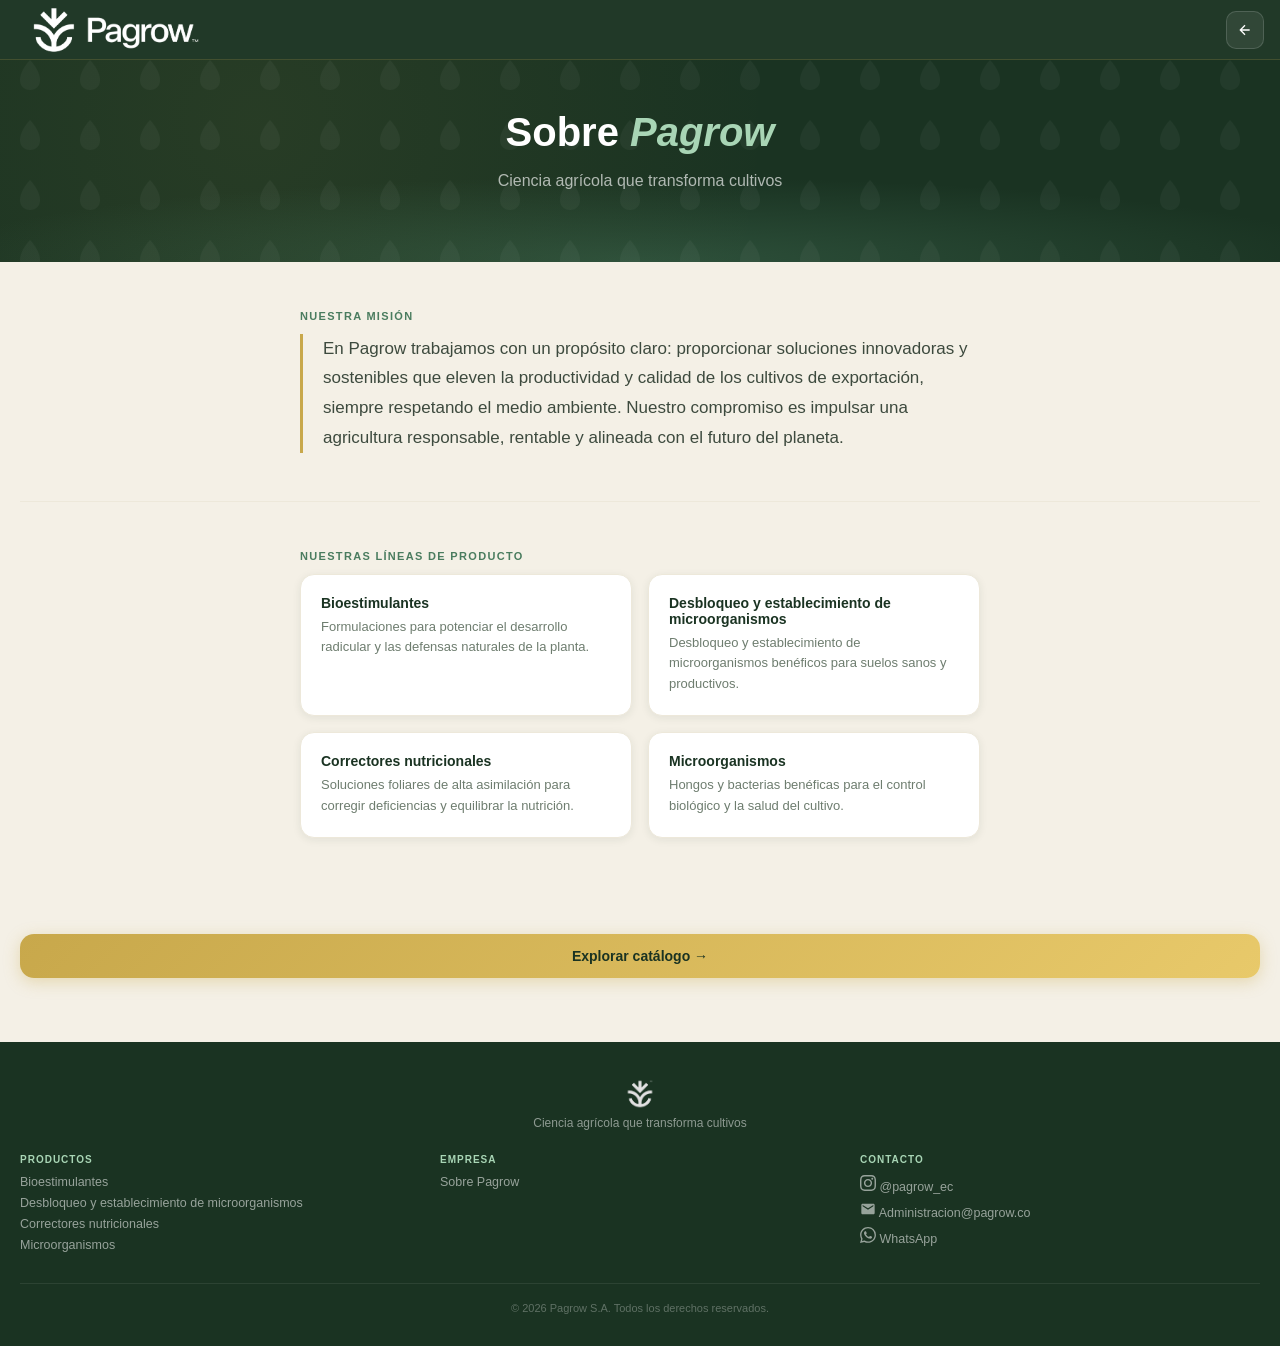
==== commit 21fb9b29: "performance" ====
--- a/sobre-nosotros.html
+++ b/sobre-nosotros.html
@@ -36,7 +36,7 @@
         <!-- Security Headers -->
         <meta
             http-equiv="Content-Security-Policy"
-            content="default-src 'self'; script-src 'self'; style-src 'self'; img-src 'self' data: https:; font-src 'self'; connect-src 'self'; object-src 'none'; base-uri 'self'; form-action 'self'; frame-ancestors 'none';"
+            content="default-src 'self'; script-src 'self'; style-src 'self'; img-src 'self' data: https:; font-src 'self'; connect-src 'self'; object-src 'none'; base-uri 'self'; frame-ancestors 'none';"
         />
         <meta http-equiv="X-Content-Type-Options" content="nosniff" />
         <meta
@@ -73,6 +73,8 @@
                     src="assets/images/logos-pagrow/png/blanco-y-negro/HORIZONTAL_CLARO.png"
                     alt="Pagrow"
                     class="logo-img"
+                    width="4501"
+                    height="4501"
                 />
             </a>
             <div class="header-actions">
@@ -172,6 +174,8 @@
                     src="assets/images/logos-pagrow/png/color/ISOTIPO_BLANCO.png"
                     alt="Isotipo Pagrow"
                     class="footer-logo-img"
+                    width="4500"
+                    height="4500"
                 />
             </div>
             <div class="footer-tagline">
@@ -201,16 +205,16 @@
                         href="https://www.instagram.com/pagrow_ec/"
                         target="_blank"
                         rel="noopener noreferrer"
-                        >Instagram @pagrow_ec</a
+                        ><svg xmlns="http://www.w3.org/2000/svg" width="16" height="16" viewBox="0 0 24 24" fill="currentColor" aria-hidden="true" style="vertical-align:-2px"><path d="M12 2.163c3.204 0 3.584.012 4.85.07 3.252.148 4.771 1.691 4.919 4.919.058 1.265.069 1.645.069 4.849 0 3.205-.012 3.584-.069 4.849-.149 3.225-1.664 4.771-4.919 4.919-1.266.058-1.644.07-4.85.07-3.204 0-3.584-.012-4.849-.07-3.26-.149-4.771-1.699-4.919-4.92-.058-1.265-.07-1.644-.07-4.849 0-3.204.013-3.583.07-4.849.149-3.227 1.664-4.771 4.919-4.919 1.266-.057 1.645-.069 4.849-.069zm0-2.163c-3.259 0-3.667.014-4.947.072-4.358.2-6.78 2.618-6.98 6.98-.059 1.281-.073 1.689-.073 4.948 0 3.259.014 3.668.072 4.948.2 4.358 2.618 6.78 6.98 6.98 1.281.058 1.689.072 4.948.072 3.259 0 3.668-.014 4.948-.072 4.354-.2 6.782-2.618 6.979-6.98.059-1.28.073-1.689.073-4.948 0-3.259-.014-3.667-.072-4.947-.196-4.354-2.617-6.78-6.979-6.98-1.281-.059-1.69-.073-4.949-.073zm0 5.838c-3.403 0-6.162 2.759-6.162 6.162s2.759 6.163 6.162 6.163 6.162-2.759 6.162-6.163c0-3.403-2.759-6.162-6.162-6.162zm0 10.162c-2.209 0-4-1.79-4-4 0-2.209 1.791-4 4-4s4 1.791 4 4c0 2.21-1.791 4-4 4zm6.406-11.845c-.796 0-1.441.645-1.441 1.44s.645 1.44 1.441 1.44c.795 0 1.439-.645 1.439-1.44s-.644-1.44-1.439-1.44z"/></svg> @pagrow_ec</a
                     >
                     <a href="mailto:Administracion@pagrow.co"
-                        >Administracion@pagrow.co</a
+                        ><svg xmlns="http://www.w3.org/2000/svg" width="16" height="16" viewBox="0 0 24 24" fill="currentColor" aria-hidden="true" style="vertical-align:-2px"><path d="M20 4H4c-1.1 0-2 .9-2 2v12c0 1.1.9 2 2 2h16c1.1 0 2-.9 2-2V6c0-1.1-.9-2-2-2zm0 4l-8 5-8-5V6l8 5 8-5v2z"/></svg> Administracion@pagrow.co</a
                     >
                     <a
                         href="https://wa.me/593999406826?text=Hola%2C%20me%20gustar%C3%ADa%20obtener%20m%C3%A1s%20informaci%C3%B3n%20sobre%20los%20productos%20Pagrow."
                         target="_blank"
                         rel="noopener noreferrer"
-                        >WhatsApp</a
+                        ><svg xmlns="http://www.w3.org/2000/svg" width="16" height="16" viewBox="0 0 24 24" fill="currentColor" aria-hidden="true" style="vertical-align:-2px"><path d="M17.472 14.382c-.297-.149-1.758-.867-2.03-.967-.273-.099-.471-.148-.67.15-.197.297-.767.966-.94 1.164-.173.199-.347.223-.644.075-.297-.15-1.255-.463-2.39-1.475-.883-.788-1.48-1.761-1.653-2.059-.173-.297-.018-.458.13-.606.134-.133.298-.347.446-.52.149-.174.198-.298.298-.497.099-.198.05-.371-.025-.52-.075-.149-.669-1.612-.916-2.207-.242-.579-.487-.5-.669-.51-.173-.008-.371-.01-.57-.01-.198 0-.52.074-.792.372-.272.297-1.04 1.016-1.04 2.479 0 1.462 1.065 2.875 1.213 3.074.149.198 2.096 3.2 5.077 4.487.709.306 1.262.489 1.694.625.712.227 1.36.195 1.871.118.571-.085 1.758-.719 2.006-1.413.248-.694.248-1.289.173-1.413-.074-.124-.272-.198-.57-.347m-5.421 7.403h-.004a9.87 9.87 0 01-5.031-1.378l-.361-.214-3.741.982.998-3.648-.235-.374a9.86 9.86 0 01-1.51-5.26c.001-5.45 4.436-9.884 9.888-9.884 2.64 0 5.122 1.03 6.988 2.898a9.825 9.825 0 012.893 6.994c-.003 5.45-4.437 9.884-9.885 9.884m8.413-18.297A11.815 11.815 0 0012.05 0C5.495 0 .16 5.335.157 11.892c0 2.096.547 4.142 1.588 5.945L.057 24l6.305-1.654a11.882 11.882 0 005.683 1.448h.005c6.554 0 11.89-5.335 11.893-11.893a11.821 11.821 0 00-3.48-8.413z"/></svg> WhatsApp</a
                     >
                 </div>
             </div>
--- a/assets/css/styles.css
+++ b/assets/css/styles.css
@@ -207,6 +207,40 @@
     padding: 0 16px 40px;
 }
 
+.tab-bar {
+    display: flex;
+    gap: 8px;
+    overflow-x: auto;
+    padding: 20px 0 8px;
+    scrollbar-width: none;
+    -ms-overflow-style: none;
+}
+.tab-bar::-webkit-scrollbar {
+    display: none;
+}
+.tab-chip {
+    flex-shrink: 0;
+    background: var(--white);
+    border: 1.5px solid var(--sand);
+    border-radius: 100px;
+    padding: 8px 16px;
+    font-size: 13px;
+    color: var(--text-mid);
+    cursor: pointer;
+    transition: all 0.15s;
+    white-space: nowrap;
+}
+.tab-chip:hover {
+    border-color: var(--sage);
+    color: var(--forest);
+}
+.tab-chip.active {
+    background: var(--forest);
+    border-color: var(--forest);
+    color: var(--white);
+    font-weight: 600;
+}
+
 .results-bar {
     display: flex;
     align-items: center;
@@ -220,19 +254,6 @@
 .results-count strong {
     color: var(--text-dark);
     font-weight: 600;
-}
-.sort-btn {
-    display: flex;
-    align-items: center;
-    gap: 5px;
-    font-size: 12px;
-    font-weight: 500;
-    color: var(--forest);
-    background: rgba(26, 51, 34, 0.07);
-    border: none;
-    cursor: pointer;
-    padding: 5px 10px;
-    border-radius: var(--radius-sm);
 }
 
 /* ══════════════════ CATEGORY BANNER ══════════════════ */
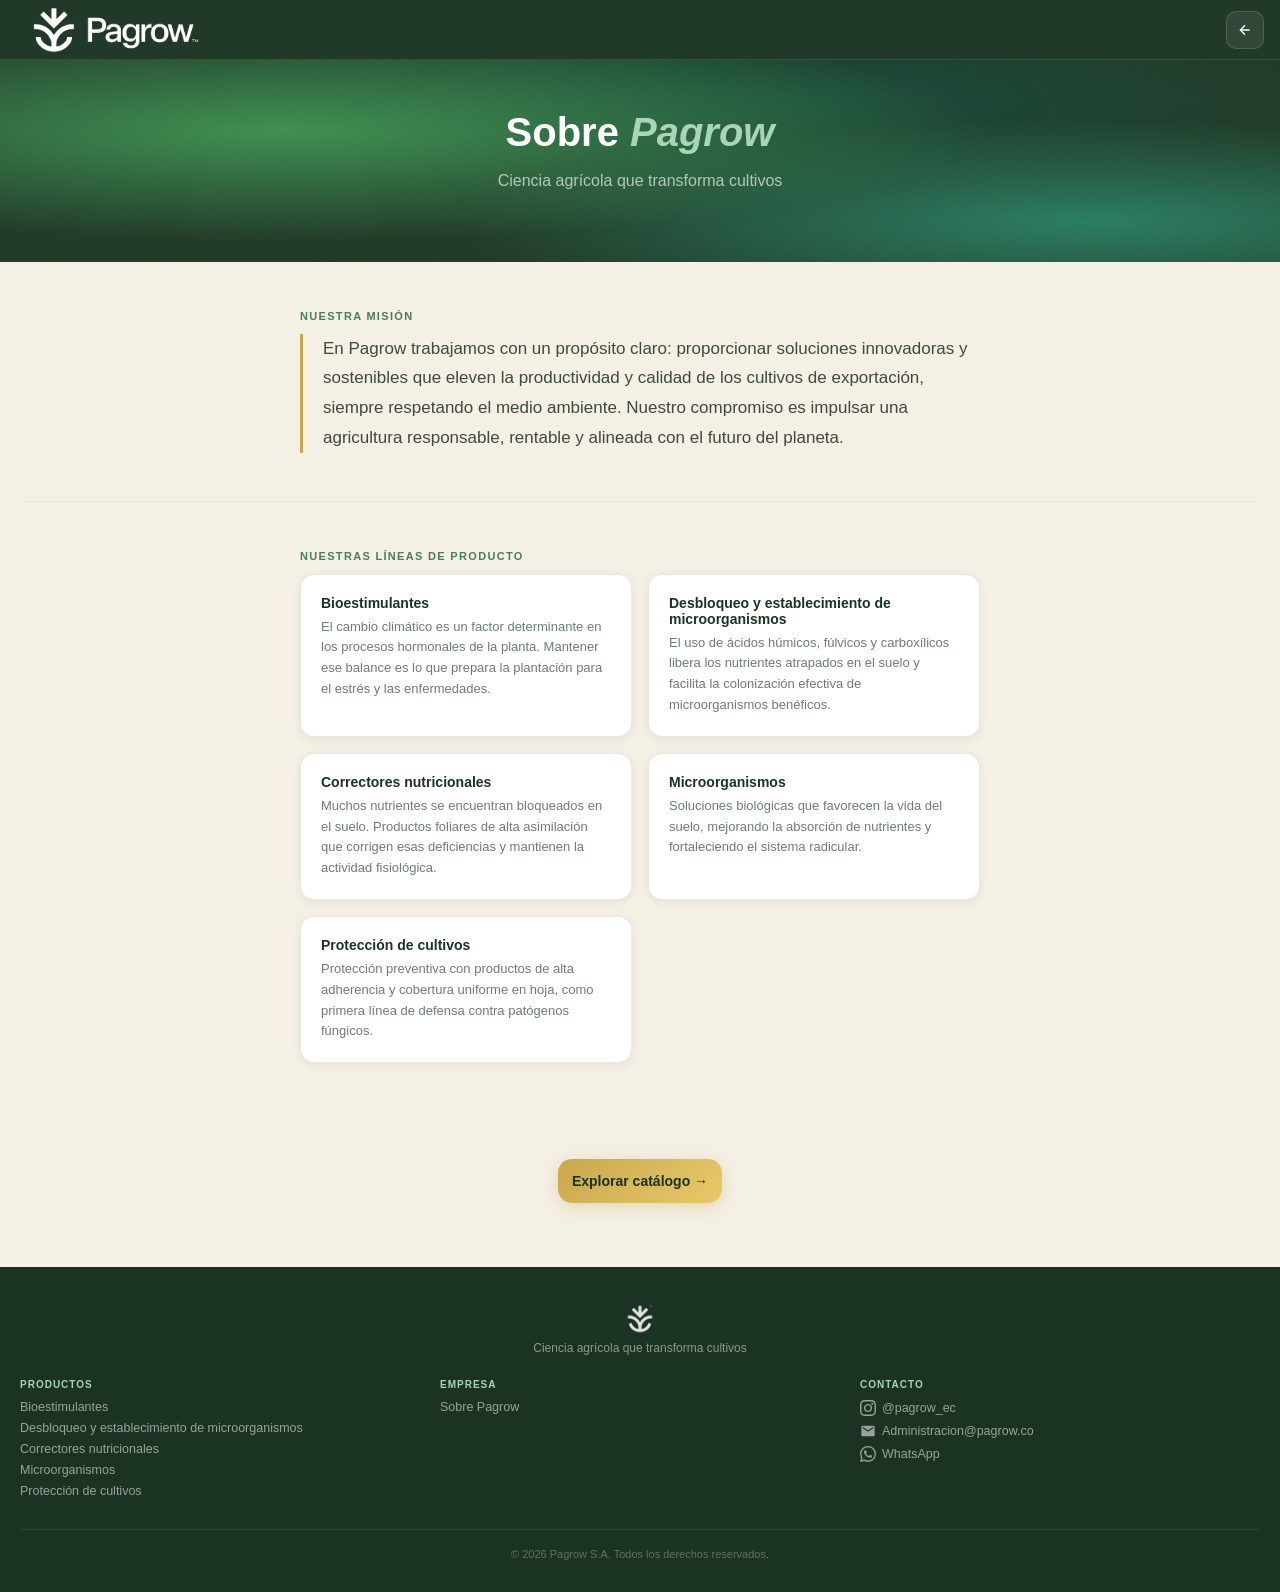
==== commit b1884fb7: "categoria con hooks. nuevos productos y descripciones" ====
--- a/sobre-nosotros.html
+++ b/sobre-nosotros.html
@@ -127,38 +127,53 @@
         <section class="about-section">
             <div class="about-section-label">Nuestras líneas de producto</div>
             <div class="about-products-grid">
-                <div class="about-product-card">
+                <a href="index.html#bioestimulantes" class="about-product-card">
                     <h3 class="about-product-card-title">Bioestimulantes</h3>
                     <p class="about-product-card-desc">
-                        Formulaciones para potenciar el desarrollo radicular y
-                        las defensas naturales de la planta.
-                    </p>
-                </div>
-                <div class="about-product-card">
+                        El cambio climático es un factor determinante en los
+                        procesos hormonales de la planta. Mantener ese balance
+                        es lo que prepara la plantación para el estrés y las
+                        enfermedades.
+                    </p>
+                </a>
+                <a href="index.html#suelo" class="about-product-card">
                     <h3 class="about-product-card-title">
                         Desbloqueo y establecimiento de microorganismos
                     </h3>
                     <p class="about-product-card-desc">
-                        Desbloqueo y establecimiento de microorganismos
-                        benéficos para suelos sanos y productivos.
-                    </p>
-                </div>
-                <div class="about-product-card">
+                        El uso de ácidos húmicos, fúlvicos y carboxílicos
+                        libera los nutrientes atrapados en el suelo y facilita
+                        la colonización efectiva de microorganismos benéficos.
+                    </p>
+                </a>
+                <a href="index.html#correctores" class="about-product-card">
                     <h3 class="about-product-card-title">
                         Correctores nutricionales
                     </h3>
                     <p class="about-product-card-desc">
-                        Soluciones foliares de alta asimilación para corregir
-                        deficiencias y equilibrar la nutrición.
-                    </p>
-                </div>
-                <div class="about-product-card">
+                        Muchos nutrientes se encuentran bloqueados en el suelo.
+                        Productos foliares de alta asimilación que corrigen esas
+                        deficiencias y mantienen la actividad fisiológica.
+                    </p>
+                </a>
+                <a href="index.html#micro" class="about-product-card">
                     <h3 class="about-product-card-title">Microorganismos</h3>
                     <p class="about-product-card-desc">
-                        Hongos y bacterias benéficas para el control biológico y
-                        la salud del cultivo.
-                    </p>
-                </div>
+                        Soluciones biológicas que favorecen la vida del suelo,
+                        mejorando la absorción de nutrientes y fortaleciendo el
+                        sistema radicular.
+                    </p>
+                </a>
+                <a href="index.html#proteccion" class="about-product-card">
+                    <h3 class="about-product-card-title">
+                        Protección de cultivos
+                    </h3>
+                    <p class="about-product-card-desc">
+                        Protección preventiva con productos de alta adherencia y
+                        cobertura uniforme en hoja, como primera línea de
+                        defensa contra patógenos fúngicos.
+                    </p>
+                </a>
             </div>
         </section>
 
@@ -192,6 +207,7 @@
                         >Correctores nutricionales</a
                     >
                     <a href="index.html#micro">Microorganismos</a>
+                    <a href="index.html#proteccion">Protección de cultivos</a>
                 </div>
                 <div class="footer-col">
                     <div class="footer-col-title">Empresa</div>
--- a/assets/css/styles.css
+++ b/assets/css/styles.css
@@ -150,35 +150,58 @@
 .hero {
     position: relative;
     overflow: hidden;
-    background: var(--forest);
+    background-color: #213928;
+    background-image:
+        radial-gradient(ellipse 55% 55% at 22% 35%, #3d8c4f 0%, transparent 100%),
+        radial-gradient(ellipse 50% 50% at 85% 80%, #2a7a5e 0%, transparent 100%),
+        radial-gradient(ellipse 45% 45% at 60% 20%, #1a4a3a 0%, transparent 100%);
     padding: 48px 20px 44px;
     text-align: center;
 }
-.hero::before {
-    content: "";
+.hero::after {
+    content: '';
     position: absolute;
     inset: 0;
-    background:
-        radial-gradient(
-            ellipse 80% 60% at 50% 100%,
-            rgba(74, 124, 95, 0.4) 0%,
-            transparent 70%
-        ),
-        radial-gradient(
-            circle at 20% 30%,
-            rgba(200, 168, 75, 0.08) 0%,
-            transparent 50%
-        );
-}
-.hero-pattern {
+    opacity: 0.15;
+    background-image: url("data:image/svg+xml,%3Csvg viewBox='0 0 200 200' xmlns='http://www.w3.org/2000/svg'%3E%3Cfilter id='n'%3E%3CfeTurbulence type='fractalNoise' baseFrequency='0.72' numOctaves='4' stitchTiles='stitch'/%3E%3C/filter%3E%3Crect width='100%25' height='100%25' filter='url(%23n)'/%3E%3C/svg%3E");
+    mix-blend-mode: overlay;
+    pointer-events: none;
+    z-index: 0;
+}
+.hero-leaf {
     position: absolute;
-    inset: 0;
-    opacity: 0.04;
-    background-image: url("data:image/svg+xml,%3Csvg width='60' height='60' viewBox='0 0 60 60' xmlns='http://www.w3.org/2000/svg'%3E%3Cg fill='none' fill-rule='evenodd'%3E%3Cg fill='%23ffffff'%3E%3Cpath d='M30 0 C30 0 20 10 20 20 C20 30 30 30 30 30 C30 30 40 30 40 20 C40 10 30 0 30 0Z'/%3E%3C/g%3E%3C/g%3E%3C/svg%3E");
+    bottom: -10px;
+    width: 280px;
+    pointer-events: none;
+    z-index: 1;
+}
+.hero-leaf--right {
+    right: -30px;
+    transform: rotate(5deg);
+}
+.hero-leaf--left {
+    left: -30px;
+    transform: scaleX(-1) rotate(5deg);
+}
+@media (min-width: 600px) {
+    .hero-leaf {
+        width: 420px;
+        bottom: -20px;
+    }
+    .hero-leaf--right { right: -50px; }
+    .hero-leaf--left  { left: -50px; }
+}
+@media (min-width: 1024px) {
+    .hero-leaf {
+        width: 560px;
+        bottom: -30px;
+    }
+    .hero-leaf--right { right: -60px; }
+    .hero-leaf--left  { left: -60px; }
 }
 .hero-content {
     position: relative;
-    z-index: 1;
+    z-index: 2;
 }
 .hero h1 {
     font-family: Arial, sans-serif;
@@ -425,6 +448,10 @@
     background: #e5d4ed;
     color: #5e2a6e;
 }
+.cat-proteccion .cat-tag {
+    background: #fde8d4;
+    color: #7a2e0e;
+}
 
 .card-body {
     padding: 4px 14px 12px;
@@ -799,7 +826,9 @@
     margin-bottom: 10px;
 }
 .footer-col a {
-    display: block;
+    display: flex;
+    align-items: center;
+    gap: 6px;
     font-size: 12.5px;
     color: rgba(255, 255, 255, 0.55);
     text-decoration: none;
@@ -989,6 +1018,10 @@
     background: #e5d4ed;
     color: #4e1a6e;
 }
+.cat-proteccion-mchip {
+    background: #fde8d4;
+    color: #7a2e0e;
+}
 
 /* ══════════════════ MODAL: BENEFITS GRID ══════════════════ */
 .modal-section-label {
@@ -1176,11 +1209,20 @@
 }
 
 .about-product-card {
+    display: block;
     background: var(--white);
     border: 1px solid var(--parchment);
     border-radius: var(--radius-md);
     padding: 20px;
     box-shadow: var(--shadow-sm);
+    text-decoration: none;
+    transition: border-color 0.15s, box-shadow 0.15s, transform 0.15s;
+}
+
+.about-product-card:hover {
+    border-color: var(--forest);
+    box-shadow: var(--shadow-md);
+    transform: translateY(-2px);
 }
 
 .about-product-card-title {
@@ -1209,5 +1251,6 @@
 
 .about-cta .btn-download {
     display: inline-flex;
+    width: auto;
     text-decoration: none;
 }
